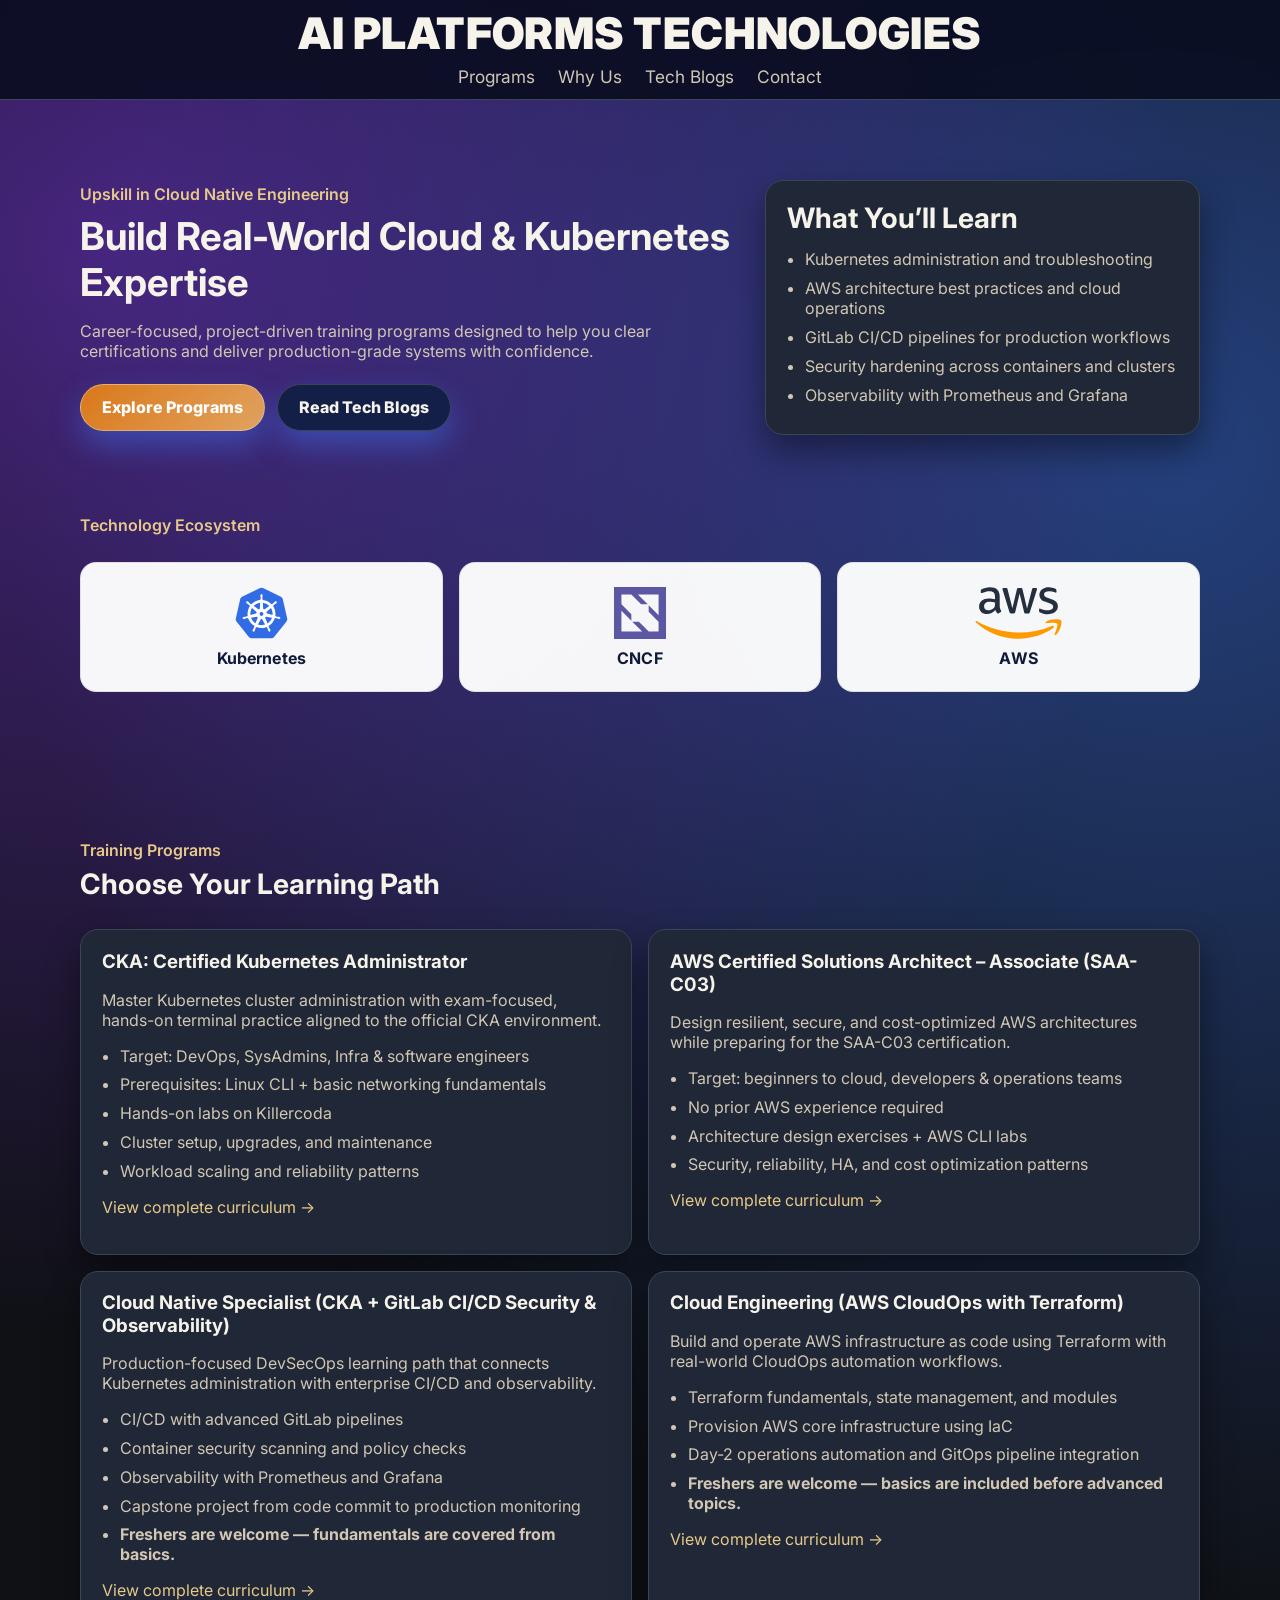
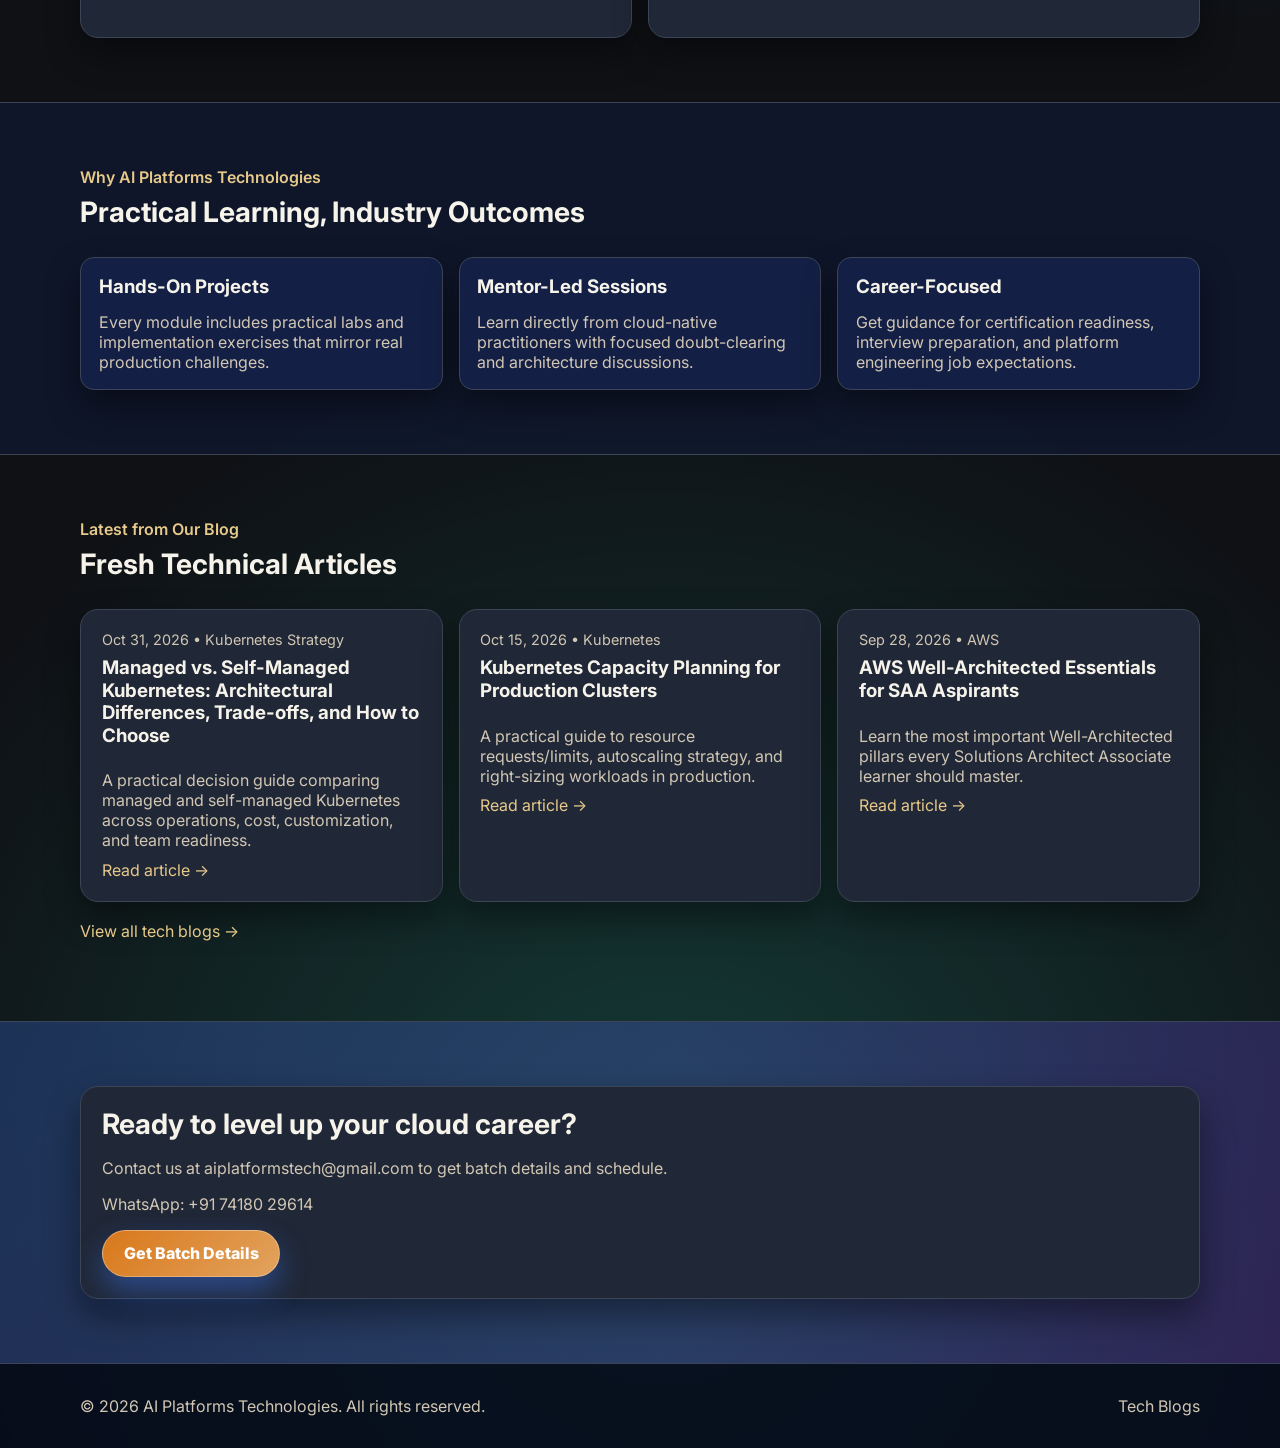
==== index.html @ 57a4d295 "Initial website for AI Platforms Technologies" ====
<!DOCTYPE html>
<html lang="en">
<head>
  <meta charset="UTF-8">
  <meta name="viewport" content="width=device-width, initial-scale=1.0">
  <title>AI Platforms Technologies | Cloud & Kubernetes Training</title>
  <meta name="description" content="Hands-on training for CKA, AWS Solutions Architect Associate, CloudOps, and Production-Grade Kubernetes with CI/CD, Security, and Observability.">
  <link rel="preconnect" href="https://fonts.googleapis.com">
  <link rel="preconnect" href="https://fonts.gstatic.com" crossorigin>
  <link href="https://fonts.googleapis.com/css2?family=Inter:wght@400;500;600;700;800&display=swap" rel="stylesheet">
  <link rel="stylesheet" href="assets/styles.css">
</head>
<body>
  <header class="site-header">
    <div class="container nav-wrap">
      <a class="brand" href="index.html">AI Platforms Technologies</a>
      <nav class="main-nav">
        <a href="#programs">Programs</a>
        <a href="#why-us">Why Us</a>
        <a href="blogs.html">Tech Blogs</a>
        <a href="#contact">Contact</a>
      </nav>
      <a class="btn btn-sm" href="#contact">Enroll Now</a>
    </div>
  </header>

  <main>
    <section class="hero section">
      <div class="container hero-grid">
        <div>
          <p class="eyebrow">Upskill in Cloud Native Engineering</p>
          <h1>Build Real-World Cloud & Kubernetes Expertise</h1>
          <p class="hero-text">
            Career-focused, project-driven training programs designed to help you clear certifications and deliver production-grade systems with confidence.
          </p>
          <div class="hero-cta">
            <a class="btn" href="#programs">Explore Programs</a>
            <a class="btn btn-outline" href="blogs.html">Read Tech Blogs</a>
          </div>
        </div>
        <div class="hero-card" aria-label="Learning outcomes">
          <h2>What You’ll Learn</h2>
          <ul>
            <li>Kubernetes administration and troubleshooting</li>
            <li>AWS architecture best practices and cloud operations</li>
            <li>GitLab CI/CD pipelines for production workflows</li>
            <li>Security hardening across containers and clusters</li>
            <li>Observability with Prometheus and Grafana</li>
          </ul>
        </div>
      </div>
    </section>

    <section class="section tech-stack-section">
      <div class="container">
        <div class="section-head">
          <p class="eyebrow">Technology Ecosystem</p>
        </div>
        <div class="logo-strip" aria-label="Technology logos">
          <div class="logo-item">
            <img src="assets/logos/kubernetes.svg" alt="Kubernetes logo">
            <p>Kubernetes</p>
          </div>
          <div class="logo-item">
            <img src="assets/logos/cncf.svg" alt="CNCF logo">
            <p>CNCF</p>
          </div>
          <div class="logo-item">
            <img src="assets/logos/aws.svg" alt="AWS logo">
            <p>AWS</p>
          </div>
        </div>
      </div>
    </section>

    <section id="programs" class="section">
      <div class="container">
        <div class="section-head">
          <p class="eyebrow">Training Programs</p>
          <h2>Choose Your Learning Path</h2>
        </div>
        <div class="card-grid">
          <article class="card">
            <h3>CKA: Certified Kubernetes Administrator</h3>
            <p>Master Kubernetes cluster administration with exam-focused, hands-on terminal practice aligned to the official CKA environment.</p>
            <ul>
              <li>Target: DevOps, SysAdmins, Infra & software engineers</li>
              <li>Prerequisites: Linux CLI + basic networking fundamentals</li>
              <li>Hands-on labs on Killercoda</li>
              <li>Cluster setup, upgrades, and maintenance</li>
              <li>Workload scaling and reliability patterns</li>
            </ul>
            <p class="card-action"><a class="text-link" href="course-details.html?id=cka">View complete curriculum →</a></p>
          </article>

          <article class="card">
            <h3>AWS Certified Solutions Architect – Associate (SAA-C03)</h3>
            <p>Design resilient, secure, and cost-optimized AWS architectures while preparing for the SAA-C03 certification.</p>
            <ul>
              <li>Target: beginners to cloud, developers & operations teams</li>
              <li>No prior AWS experience required</li>
              <li>Architecture design exercises + AWS CLI labs</li>
              <li>Security, reliability, HA, and cost optimization patterns</li>
            </ul>
            <p class="card-action"><a class="text-link" href="course-details.html?id=aws-saa">View complete curriculum →</a></p>
          </article>

          <article class="card">
            <h3>Cloud Native Specialist (CKA + GitLab CI/CD Security & Observability)</h3>
            <p>Production-focused DevSecOps learning path that connects Kubernetes administration with enterprise CI/CD and observability.</p>
            <ul>
              <li>CI/CD with advanced GitLab pipelines</li>
              <li>Container security scanning and policy checks</li>
              <li>Observability with Prometheus and Grafana</li>
              <li>Capstone project from code commit to production monitoring</li>
              <li><strong>Freshers are welcome — fundamentals are covered from basics.</strong></li>
            </ul>
            <p class="card-action"><a class="text-link" href="course-details.html?id=cloud-native-specialist">View complete curriculum →</a></p>
          </article>

          <article class="card">
            <h3>Cloud Engineering (AWS CloudOps with Terraform)</h3>
            <p>Build and operate AWS infrastructure as code using Terraform with real-world CloudOps automation workflows.</p>
            <ul>
              <li>Terraform fundamentals, state management, and modules</li>
              <li>Provision AWS core infrastructure using IaC</li>
              <li>Day-2 operations automation and GitOps pipeline integration</li>
              <li><strong>Freshers are welcome — basics are included before advanced topics.</strong></li>
            </ul>
            <p class="card-action"><a class="text-link" href="course-details.html?id=cloud-engineering-terraform">View complete curriculum →</a></p>
          </article>
        </div>
      </div>
    </section>

    <section id="why-us" class="section section-muted">
      <div class="container">
        <div class="section-head">
          <p class="eyebrow">Why AI Platforms Technologies</p>
          <h2>Practical Learning, Industry Outcomes</h2>
        </div>
        <div class="pillars">
          <article>
            <h3>Hands-On Projects</h3>
            <p>Every module includes practical labs and implementation exercises that mirror real production challenges.</p>
          </article>
          <article>
            <h3>Mentor-Led Sessions</h3>
            <p>Learn directly from cloud-native practitioners with focused doubt-clearing and architecture discussions.</p>
          </article>
          <article>
            <h3>Career-Focused</h3>
            <p>Get guidance for certification readiness, interview preparation, and platform engineering job expectations.</p>
          </article>
        </div>
      </div>
    </section>

    <section class="section">
      <div class="container">
        <div class="section-head">
          <p class="eyebrow">Latest from Our Blog</p>
          <h2>Fresh Technical Articles</h2>
        </div>
        <div id="home-blog-list" class="blog-grid"></div>
        <p class="section-note"><a class="text-link" href="blogs.html">View all tech blogs →</a></p>
      </div>
    </section>

    <section id="contact" class="section section-accent">
      <div class="container cta-box">
        <h2>Ready to level up your cloud career?</h2>
        <p>Contact us at <a href="mailto:aiplatformstech@gmail.com">aiplatformstech@gmail.com</a> to get batch details and schedule.</p>
        <p>WhatsApp: <a href="https://wa.me/917418029614" target="_blank" rel="noopener noreferrer">+91 74180 29614</a></p>
        <a class="btn" href="mailto:aiplatformstech@gmail.com?subject=Training%20Enquiry%20-%20AI%20Platforms%20Technologies">Get Batch Details</a>
      </div>
    </section>
  </main>

  <footer class="site-footer">
    <div class="container footer-wrap">
      <p>© <span id="year"></span> AI Platforms Technologies. All rights reserved.</p>
      <a href="blogs.html">Tech Blogs</a>
    </div>
  </footer>

  <script src="assets/script.js"></script>
</body>
</html>
---- assets/styles.css ----
:root {
  --bg: #0f1115;
  --bg-soft: #1a1f29;
  --card: #202736;
  --text: #f6f3eb;
  --muted: #d1c7b4;
  --brand: #d9781a;
  --brand-2: #e2a35f;
  --accent: #e7c98a;
  --border: #3b4557;
  --shadow: 0 16px 34px rgba(0, 0, 0, 0.42);
}

* {
  box-sizing: border-box;
}

html,
body {
  margin: 0;
  padding: 0;
  font-family: Inter, system-ui, -apple-system, Segoe UI, Roboto, Arial, sans-serif;
  background:
    radial-gradient(circle at 8% 8%, rgba(139, 61, 255, 0.44), transparent 36%),
    radial-gradient(circle at 92% 15%, rgba(63, 123, 255, 0.44), transparent 41%),
    radial-gradient(circle at 52% 92%, rgba(45, 255, 207, 0.18), transparent 30%),
    var(--bg);
  color: var(--text);
}

a {
  color: inherit;
  text-decoration: none;
}

.container {
  width: min(1120px, 92%);
  margin: 0 auto;
}

.section {
  padding: 4rem 0;
}

.section-muted {
  background: rgba(17, 26, 58, 0.58);
  border-top: 1px solid var(--border);
  border-bottom: 1px solid var(--border);
}

.section-accent {
  background: linear-gradient(135deg, rgba(63, 123, 255, 0.26), rgba(139, 61, 255, 0.24));
  border-top: 1px solid var(--border);
}

.site-header {
  position: sticky;
  top: 0;
  z-index: 10;
  backdrop-filter: blur(9px);
  background: rgba(8, 12, 30, 0.88);
  border-bottom: 1px solid var(--border);
  padding: 0.6rem 0 0.75rem;
}

.nav-wrap {
  display: flex;
  flex-direction: column;
  align-items: center;
  justify-content: center;
  gap: 0.55rem;
  min-height: auto;
}

.brand {
  text-align: center;
  font-size: clamp(1.7rem, 3.4vw, 3rem);
  font-weight: 900;
  letter-spacing: 0.45px;
  line-height: 1.1;
  text-transform: uppercase;
}

.main-nav {
  display: flex;
  align-items: center;
  justify-content: center;
  flex-wrap: wrap;
  gap: 1.45rem;
  font-size: 1.08rem;
  color: var(--muted);
}

.main-nav a:hover,
.main-nav a[aria-current="page"] {
  color: var(--text);
}

.main-nav a {
  white-space: nowrap;
}

.btn {
  display: inline-flex;
  align-items: center;
  justify-content: center;
  border: 1px solid rgba(255, 255, 255, 0.32);
  background: linear-gradient(135deg, var(--brand), var(--brand-2));
  color: #fff;
  font-weight: 800;
  border-radius: 999px;
  padding: 0.8rem 1.3rem;
  box-shadow: 0 14px 30px rgba(63, 123, 255, 0.42);
  transition: transform 0.2s ease, box-shadow 0.2s ease;
}

.btn:hover {
  transform: translateY(-2px);
  box-shadow: 0 18px 35px rgba(63, 123, 255, 0.5);
}

.btn-sm {
  display: none;
  padding: 0.52rem 0.94rem;
  font-size: 0.92rem;
}

.btn-outline {
  border-color: var(--border);
  background: #131f46;
  color: var(--text);
}

.hero {
  padding-top: 5rem;
}

.hero-grid {
  display: grid;
  grid-template-columns: 1.2fr 0.8fr;
  gap: 2rem;
  align-items: center;
}

.eyebrow {
  color: var(--accent);
  font-weight: 600;
  margin: 0 0 0.55rem;
}

h1,
h2,
h3 {
  margin: 0 0 0.85rem;
  line-height: 1.2;
}

h1 {
  font-size: clamp(1.9rem, 3vw, 3rem);
}

h2 {
  font-size: clamp(1.45rem, 2.2vw, 2.15rem);
}

.hero-text {
  color: var(--muted);
  max-width: 62ch;
}

.hero-cta {
  display: flex;
  gap: 0.8rem;
  margin-top: 1.4rem;
  flex-wrap: wrap;
}

.hero-card,
.card,
.blog-card,
.blog-post,
.cta-box {
  background: var(--card);
  border: 1px solid var(--border);
  border-radius: 18px;
  padding: 1.3rem;
  box-shadow: var(--shadow);
}

.hero-card ul,
.card ul {
  margin: 0;
  padding-left: 1.15rem;
  color: var(--muted);
}

.hero-card li,
.card li {
  margin-bottom: 0.55rem;
}

.tech-stack-section {
  padding-top: 1rem;
}

.logo-strip {
  display: grid;
  grid-template-columns: repeat(3, minmax(0, 1fr));
  gap: 1rem;
  margin-bottom: 1.2rem;
}

.logo-strip-compact {
  margin-bottom: 1.4rem;
}

.logo-item {
  background: rgba(255, 255, 255, 0.96);
  border-radius: 16px;
  border: 1px solid rgba(18, 26, 56, 0.1);
  min-height: 130px;
  display: flex;
  flex-direction: column;
  align-items: center;
  justify-content: center;
  gap: 0.6rem;
  padding: 0.8rem;
}

.logo-item img {
  max-width: 170px;
  width: 100%;
  height: 52px;
  object-fit: contain;
}

.logo-item p {
  margin: 0;
  color: #111a3a;
  font-weight: 700;
  letter-spacing: 0.15px;
}

.section-head {
  margin-bottom: 1.7rem;
}

.card-grid {
  display: grid;
  grid-template-columns: repeat(2, minmax(0, 1fr));
  gap: 1rem;
}

.card p {
  color: var(--muted);
}

.card-action {
  margin-top: 1rem;
}

.pillars {
  display: grid;
  grid-template-columns: repeat(3, minmax(0, 1fr));
  gap: 1rem;
}

.pillars article {
  background: #141f45;
  border: 1px solid var(--border);
  border-radius: 14px;
  padding: 1.1rem;
  box-shadow: var(--shadow);
}

.pillars p {
  color: var(--muted);
  margin: 0;
}

.blog-grid {
  display: grid;
  grid-template-columns: repeat(3, minmax(0, 1fr));
  gap: 1rem;
}

.blog-card {
  display: flex;
  flex-direction: column;
  gap: 0.6rem;
}

.blog-meta {
  color: var(--muted);
  font-size: 0.9rem;
}

.blog-card p {
  color: var(--muted);
  margin: 0;
}

.text-link {
  color: var(--accent);
}

.text-link:hover {
  text-decoration: underline;
}

.section-note {
  margin-top: 1.2rem;
}

.cta-box p {
  color: var(--muted);
}

.site-footer {
  border-top: 1px solid var(--border);
  padding: 1rem 0;
  color: var(--muted);
  background: rgba(6, 10, 28, 0.82);
}

.footer-wrap {
  display: flex;
  align-items: center;
  justify-content: space-between;
  gap: 0.8rem;
}

.blog-post h1 {
  margin-bottom: 0.3rem;
}

.blog-post .blog-meta {
  margin-bottom: 1.4rem;
}

.blog-post-content {
  color: var(--muted);
  line-height: 1.75;
}

.blog-post-content h2 {
  margin-top: 1.6rem;
}

.blog-post-content h3 {
  margin-top: 1.2rem;
}

.blog-post-content ul {
  padding-left: 1.15rem;
}

.blog-post-content li {
  margin-bottom: 0.45rem;
}

.blog-post-content pre {
  background: rgba(255, 255, 255, 0.08);
  border: 1px solid var(--border);
  border-radius: 10px;
  padding: 0.9rem;
  overflow-x: auto;
}

.blog-post-content table {
  width: 100%;
  border-collapse: collapse;
  margin: 1rem 0;
  font-size: 0.95rem;
}

.blog-post-content th,
.blog-post-content td {
  border: 1px solid var(--border);
  padding: 0.55rem 0.6rem;
  text-align: left;
  vertical-align: top;
}

.blog-post-content th {
  background: rgba(255, 255, 255, 0.08);
}

.blog-post-content code {
  background: rgba(255, 255, 255, 0.14);
  padding: 0.12rem 0.3rem;
  border-radius: 6px;
}

@media (max-width: 980px) {
  .hero-grid,
  .card-grid,
  .pillars,
  .blog-grid,
  .logo-strip {
    grid-template-columns: 1fr;
  }

  .main-nav {
    gap: 1rem;
    font-size: 1rem;
  }
}
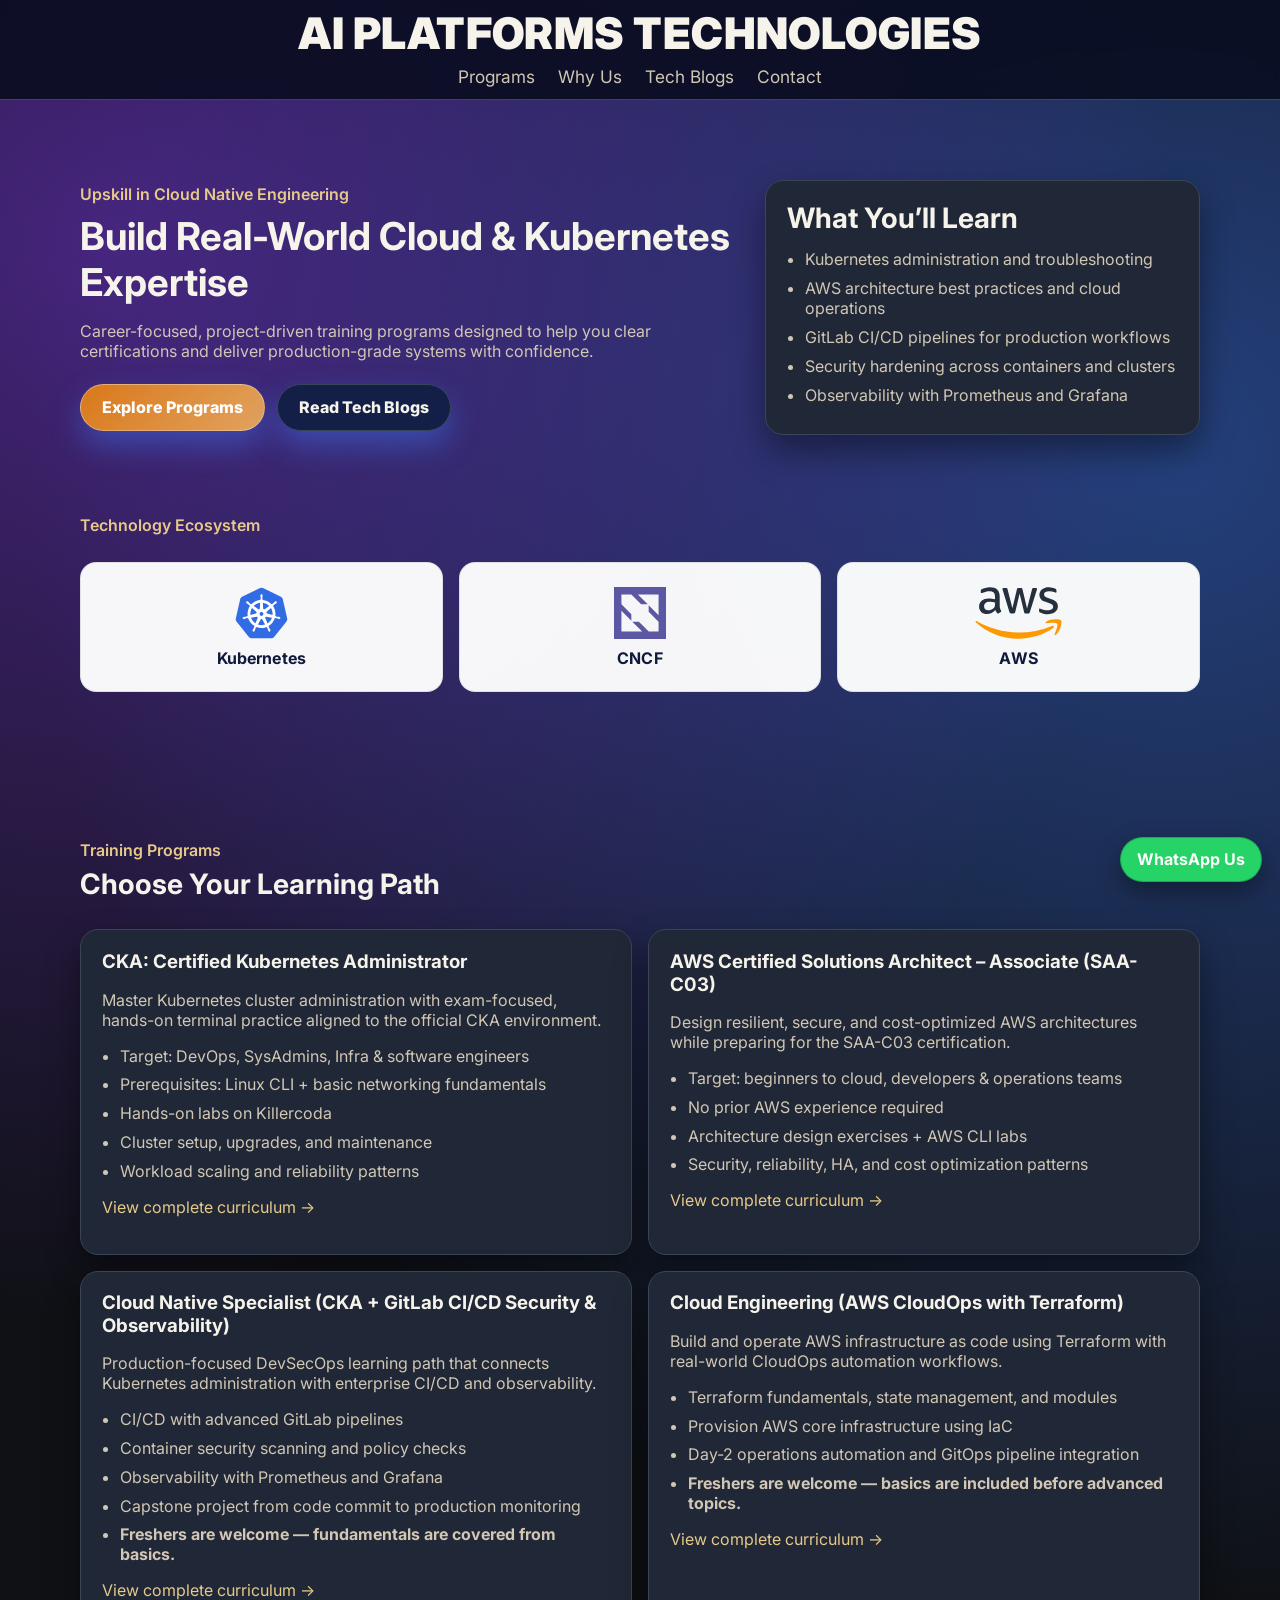
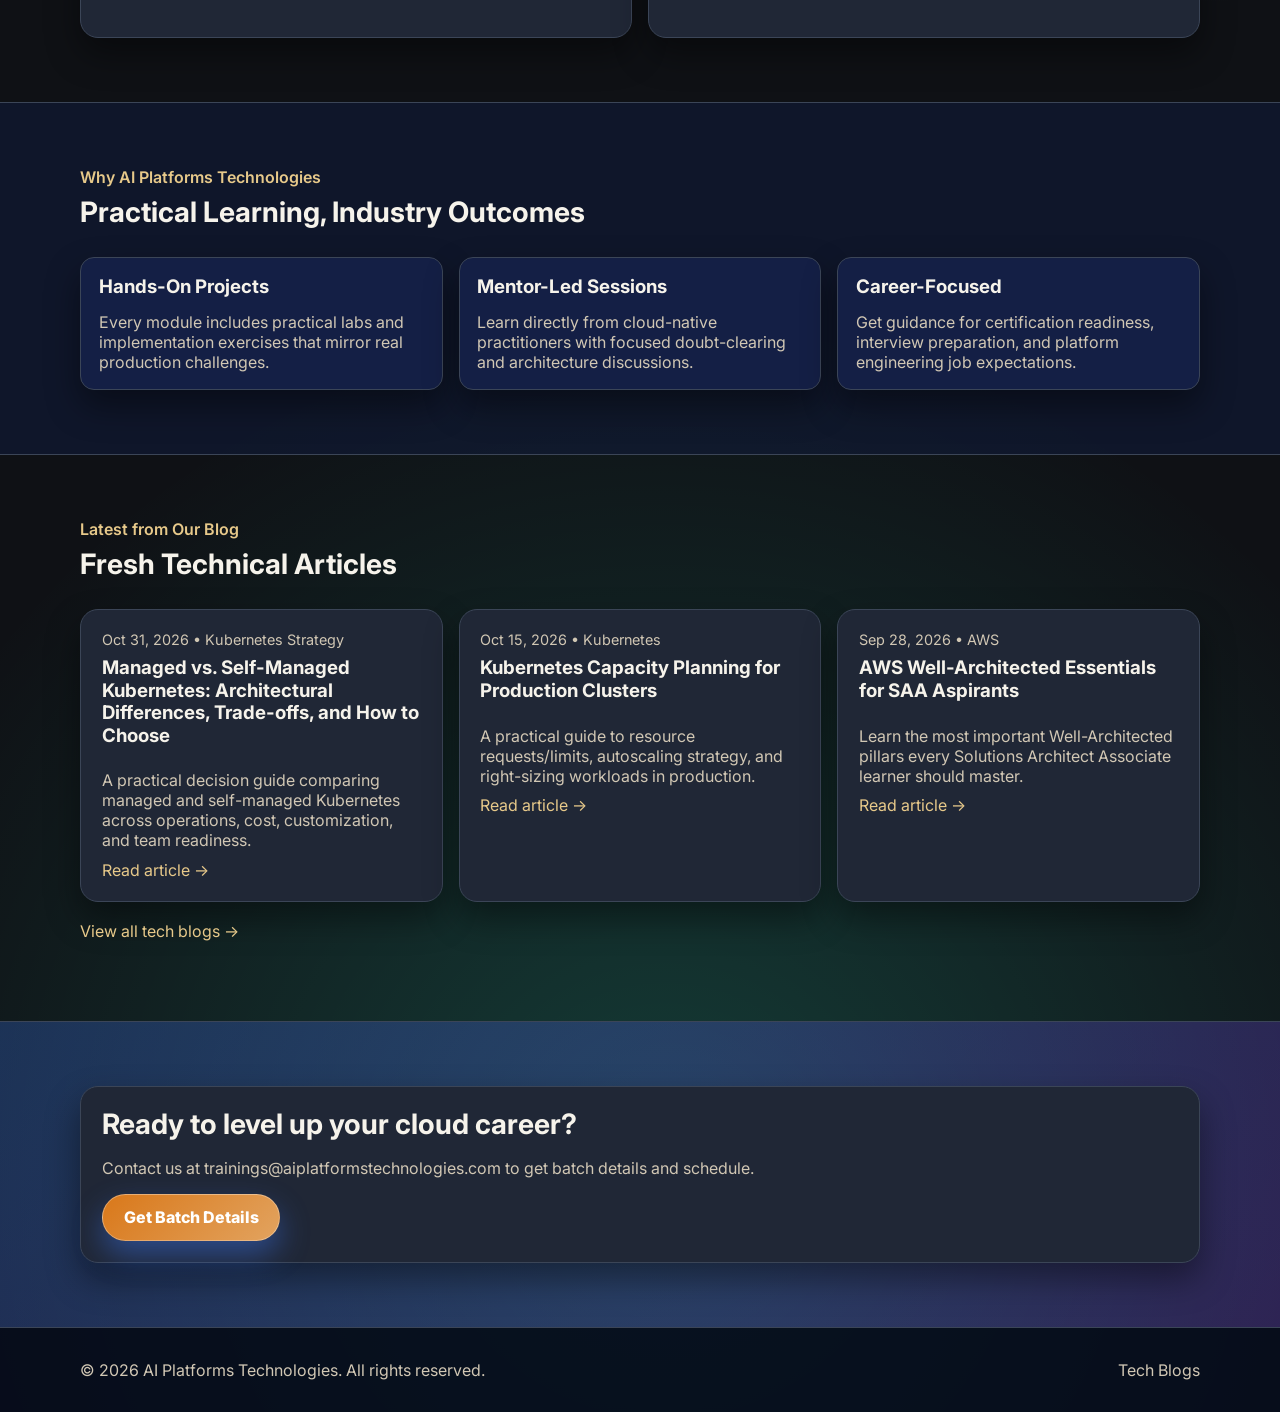
==== commit dc55e0e1: "Update Whatsapp,contact" ====
--- a/index.html
+++ b/index.html
@@ -5,6 +5,7 @@
   <meta name="viewport" content="width=device-width, initial-scale=1.0">
   <title>AI Platforms Technologies | Cloud & Kubernetes Training</title>
   <meta name="description" content="Hands-on training for CKA, AWS Solutions Architect Associate, CloudOps, and Production-Grade Kubernetes with CI/CD, Security, and Observability.">
+  <meta name="google-site-verification" content="FXTfAF-mA0dYLwl2NNplePzsZAmn9EXNVAhI91aB2O4">
   <link rel="preconnect" href="https://fonts.googleapis.com">
   <link rel="preconnect" href="https://fonts.gstatic.com" crossorigin>
   <link href="https://fonts.googleapis.com/css2?family=Inter:wght@400;500;600;700;800&display=swap" rel="stylesheet">
@@ -170,9 +171,8 @@
     <section id="contact" class="section section-accent">
       <div class="container cta-box">
         <h2>Ready to level up your cloud career?</h2>
-        <p>Contact us at <a href="mailto:aiplatformstech@gmail.com">aiplatformstech@gmail.com</a> to get batch details and schedule.</p>
-        <p>WhatsApp: <a href="https://wa.me/917418029614" target="_blank" rel="noopener noreferrer">+91 74180 29614</a></p>
-        <a class="btn" href="mailto:aiplatformstech@gmail.com?subject=Training%20Enquiry%20-%20AI%20Platforms%20Technologies">Get Batch Details</a>
+        <p>Contact us at <a href="mailto:trainings@aiplatformstechnologies.com">trainings@aiplatformstechnologies.com</a> to get batch details and schedule.</p>
+        <a class="btn" href="mailto:trainings@aiplatformstechnologies.com?subject=Training%20Enquiry%20-%20AI%20Platforms%20Technologies">Get Batch Details</a>
       </div>
     </section>
   </main>
@@ -184,6 +184,10 @@
     </div>
   </footer>
 
+  <a class="whatsapp-float" href="https://wa.me/917418029614" target="_blank" rel="noopener noreferrer" aria-label="Chat on WhatsApp">
+    WhatsApp Us
+  </a>
+
   <script src="assets/script.js"></script>
 </body>
 </html>
--- a/assets/styles.css
+++ b/assets/styles.css
@@ -323,6 +323,24 @@
   background: rgba(6, 10, 28, 0.82);
 }
 
+.whatsapp-float {
+  position: fixed;
+  right: 18px;
+  bottom: 18px;
+  z-index: 1000;
+  background: #25d366;
+  color: #fff;
+  font-weight: 700;
+  padding: 0.72rem 1rem;
+  border-radius: 999px;
+  border: 1px solid rgba(0, 0, 0, 0.2);
+  box-shadow: 0 10px 24px rgba(0, 0, 0, 0.35);
+}
+
+.whatsapp-float:hover {
+  background: #1fbc59;
+}
+
 .footer-wrap {
   display: flex;
   align-items: center;
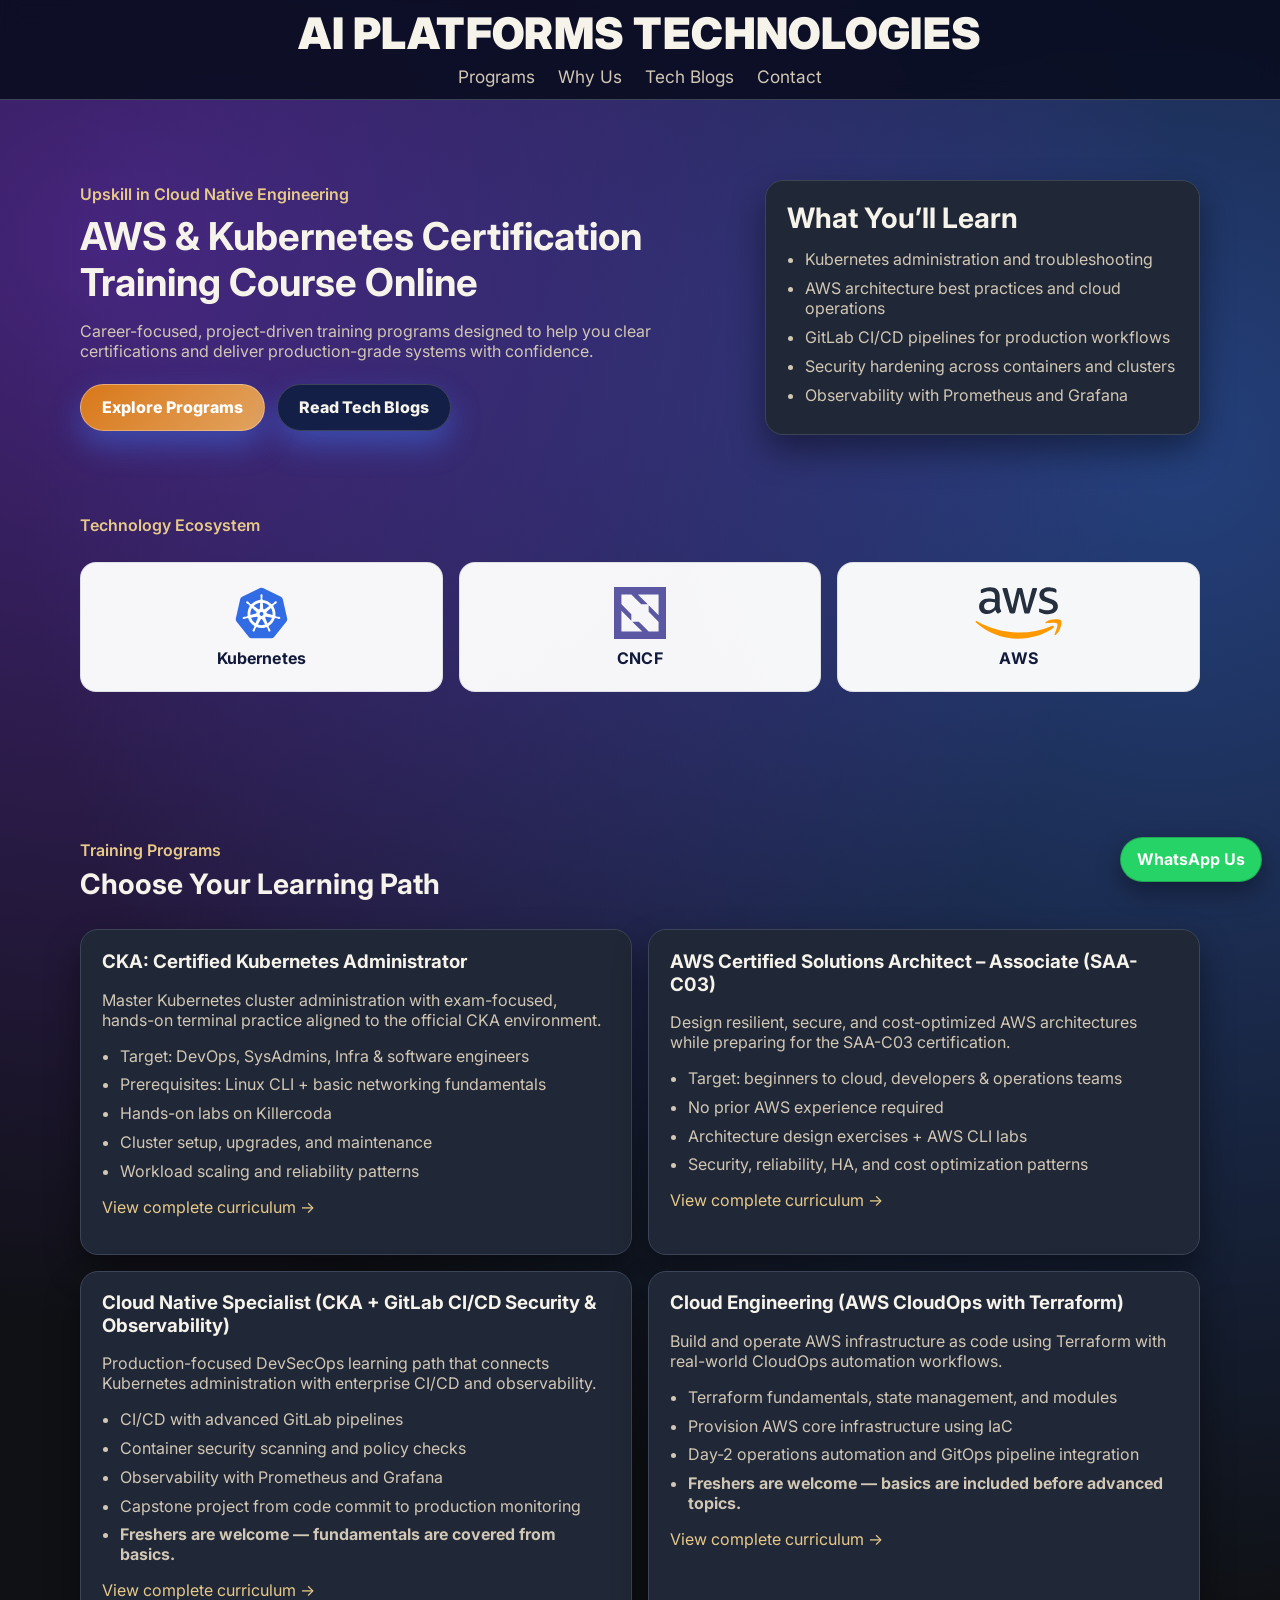
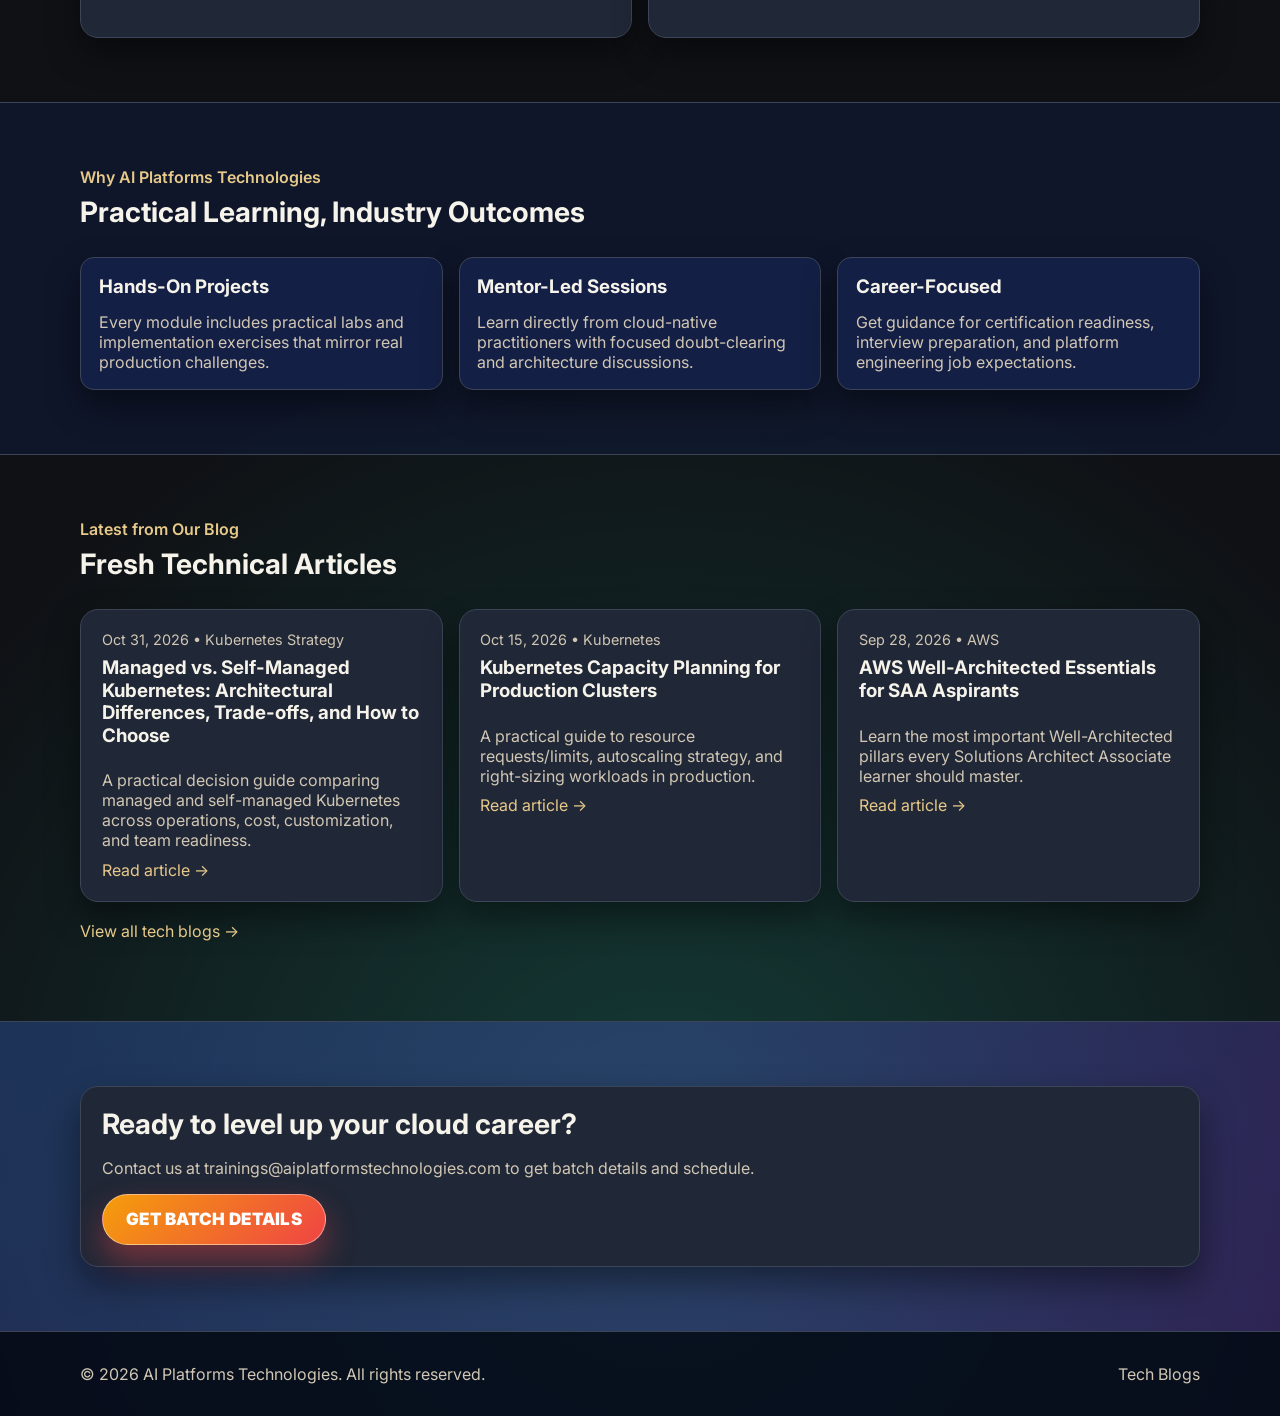
==== commit de8cb3a7: "Update button" ====
--- a/index.html
+++ b/index.html
@@ -30,7 +30,7 @@
       <div class="container hero-grid">
         <div>
           <p class="eyebrow">Upskill in Cloud Native Engineering</p>
-          <h1>Build Real-World Cloud & Kubernetes Expertise</h1>
+          <h1>AWS & Kubernetes Certification Training Course Online</h1>
           <p class="hero-text">
             Career-focused, project-driven training programs designed to help you clear certifications and deliver production-grade systems with confidence.
           </p>
@@ -172,7 +172,7 @@
       <div class="container cta-box">
         <h2>Ready to level up your cloud career?</h2>
         <p>Contact us at <a href="mailto:trainings@aiplatformstechnologies.com">trainings@aiplatformstechnologies.com</a> to get batch details and schedule.</p>
-        <a class="btn" href="mailto:trainings@aiplatformstechnologies.com?subject=Training%20Enquiry%20-%20AI%20Platforms%20Technologies">Get Batch Details</a>
+        <a class="btn btn-batch" href="mailto:trainings@aiplatformstechnologies.com?subject=Training%20Enquiry%20-%20AI%20Platforms%20Technologies">Get Batch Details</a>
       </div>
     </section>
   </main>
--- a/assets/styles.css
+++ b/assets/styles.css
@@ -117,6 +117,22 @@
 .btn:hover {
   transform: translateY(-2px);
   box-shadow: 0 18px 35px rgba(63, 123, 255, 0.5);
+}
+
+.btn-batch {
+  font-size: 1.06rem;
+  font-weight: 900;
+  letter-spacing: 0.3px;
+  text-transform: uppercase;
+  padding: 0.92rem 1.45rem;
+  border: 1px solid rgba(255, 255, 255, 0.45);
+  background: linear-gradient(135deg, #f59e0b, #ef4444);
+  box-shadow: 0 16px 32px rgba(239, 68, 68, 0.42);
+}
+
+.btn-batch:hover {
+  transform: translateY(-3px) scale(1.02);
+  box-shadow: 0 22px 36px rgba(239, 68, 68, 0.52);
 }
 
 .btn-sm {
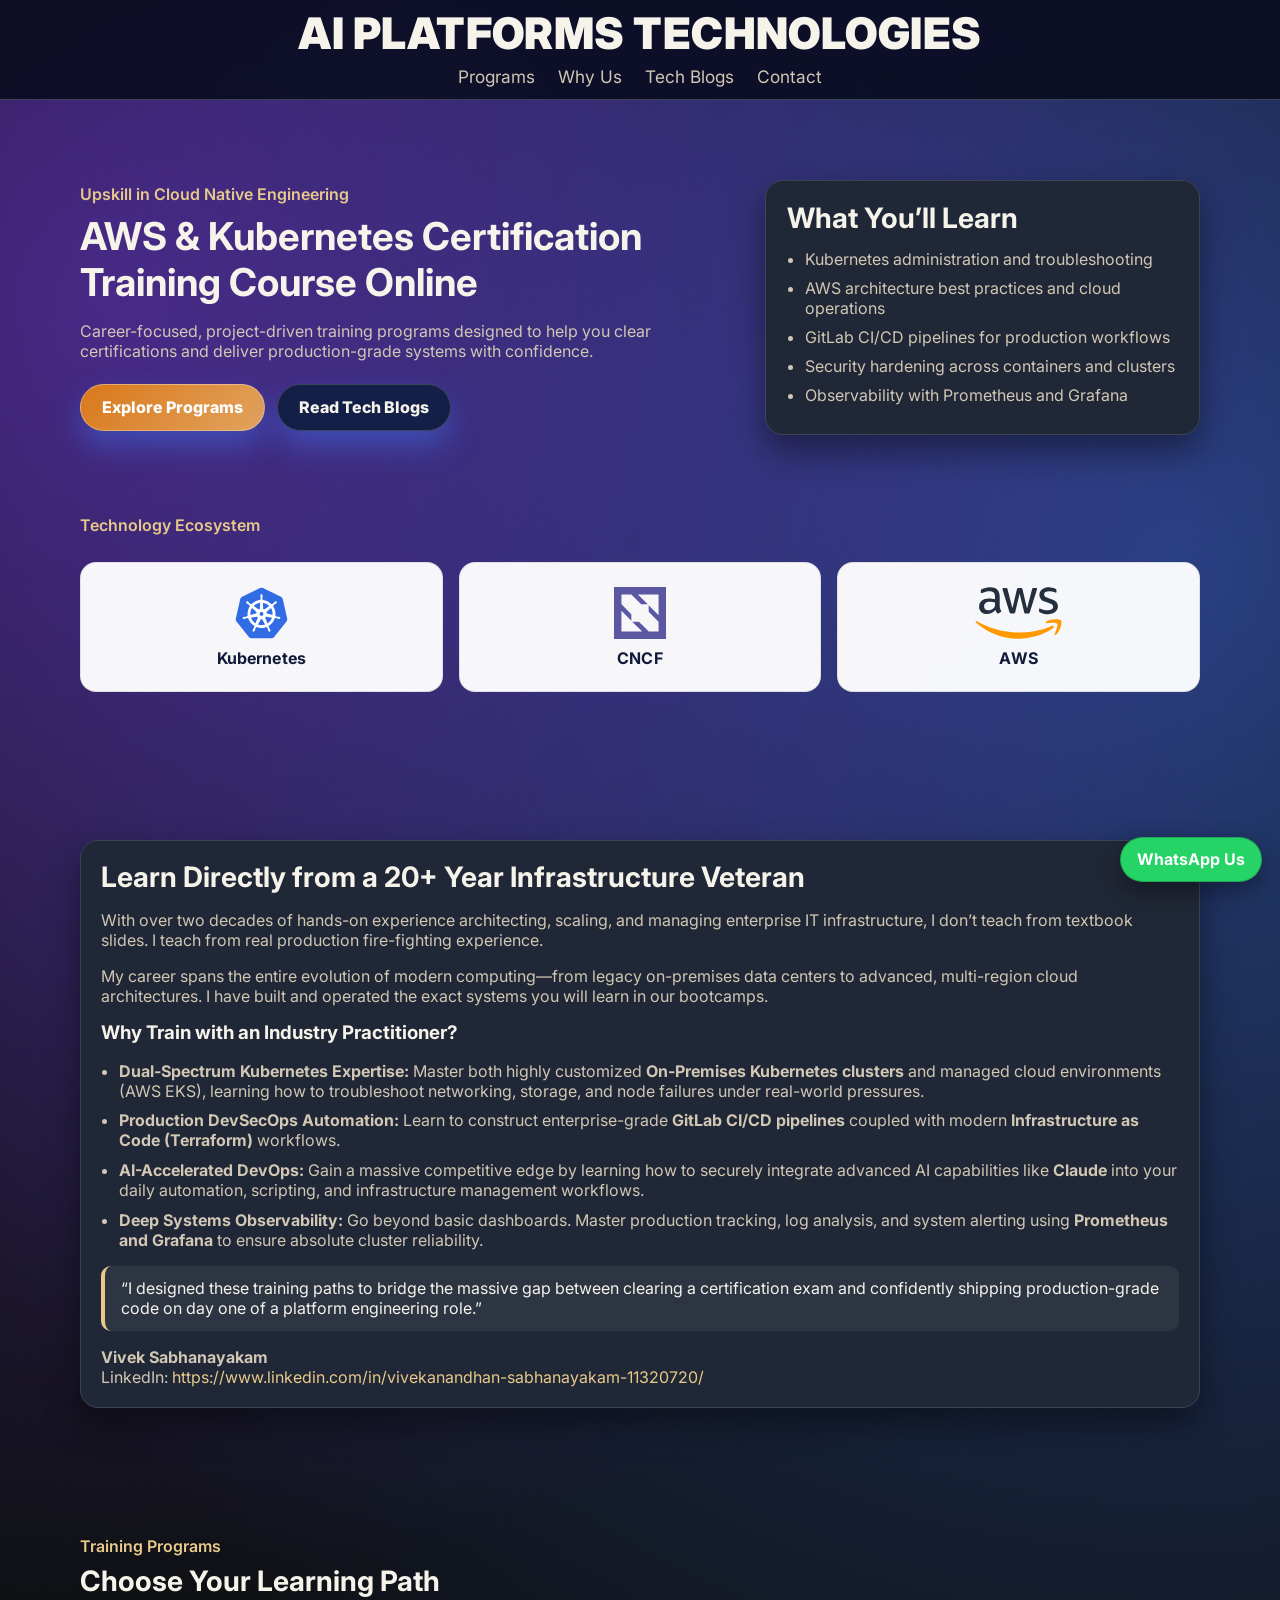
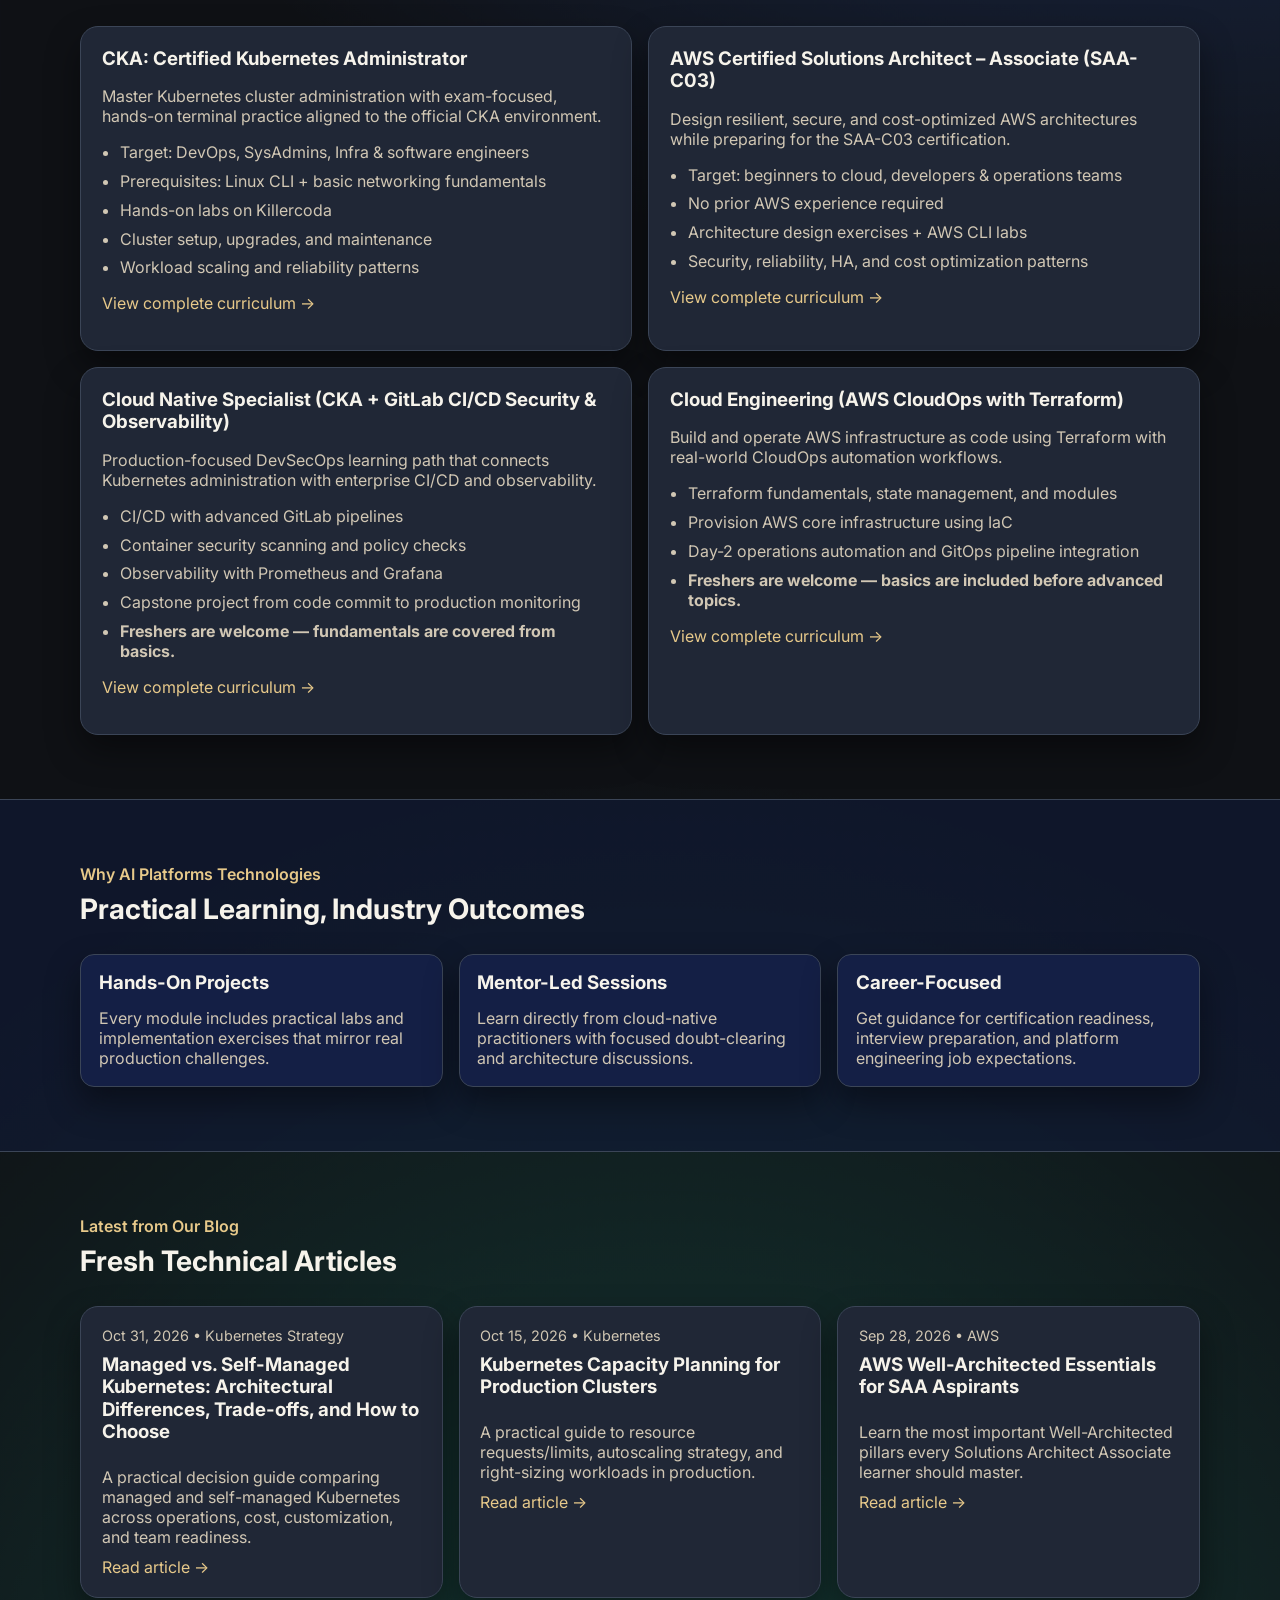
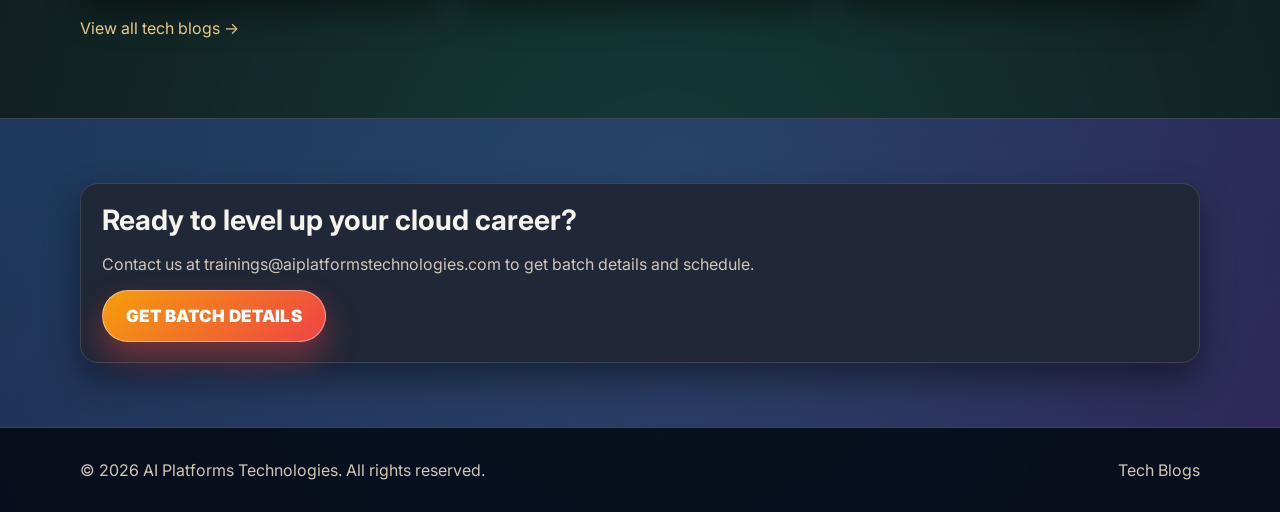
==== commit 07536286: "add instructor profile" ====
--- a/index.html
+++ b/index.html
@@ -74,6 +74,34 @@
       </div>
     </section>
 
+    <section class="section">
+      <div class="container mentor-grid">
+        <div class="mentor-content">
+          <h2>Learn Directly from a 20+ Year Infrastructure Veteran</h2>
+          <p>
+            With over two decades of hands-on experience architecting, scaling, and managing enterprise IT infrastructure, I don’t teach from textbook slides. I teach from real production fire-fighting experience.
+          </p>
+          <p>
+            My career spans the entire evolution of modern computing—from legacy on-premises data centers to advanced, multi-region cloud architectures. I have built and operated the exact systems you will learn in our bootcamps.
+          </p>
+          <h3>Why Train with an Industry Practitioner?</h3>
+          <ul>
+            <li><strong>Dual-Spectrum Kubernetes Expertise:</strong> Master both highly customized <strong>On-Premises Kubernetes clusters</strong> and managed cloud environments (AWS EKS), learning how to troubleshoot networking, storage, and node failures under real-world pressures.</li>
+            <li><strong>Production DevSecOps Automation:</strong> Learn to construct enterprise-grade <strong>GitLab CI/CD pipelines</strong> coupled with modern <strong>Infrastructure as Code (Terraform)</strong> workflows.</li>
+            <li><strong>AI-Accelerated DevOps:</strong> Gain a massive competitive edge by learning how to securely integrate advanced AI capabilities like <strong>Claude</strong> into your daily automation, scripting, and infrastructure management workflows.</li>
+            <li><strong>Deep Systems Observability:</strong> Go beyond basic dashboards. Master production tracking, log analysis, and system alerting using <strong>Prometheus and Grafana</strong> to ensure absolute cluster reliability.</li>
+          </ul>
+          <blockquote>
+            “I designed these training paths to bridge the massive gap between clearing a certification exam and confidently shipping production-grade code on day one of a platform engineering role.”
+          </blockquote>
+          <p class="mentor-signoff">
+            <strong>Vivek Sabhanayakam</strong><br>
+            LinkedIn: <a class="text-link" href="https://www.linkedin.com/in/vivekanandhan-sabhanayakam-11320720/" target="_blank" rel="noopener noreferrer">https://www.linkedin.com/in/vivekanandhan-sabhanayakam-11320720/</a>
+          </p>
+        </div>
+      </div>
+    </section>
+
     <section id="programs" class="section">
       <div class="container">
         <div class="section-head">
--- a/assets/styles.css
+++ b/assets/styles.css
@@ -255,6 +255,61 @@
   color: #111a3a;
   font-weight: 700;
   letter-spacing: 0.15px;
+}
+
+.mentor-grid {
+  display: grid;
+  grid-template-columns: 1fr;
+  gap: 1.2rem;
+  align-items: start;
+}
+
+.mentor-photo-card,
+.mentor-content {
+  background: var(--card);
+  border: 1px solid var(--border);
+  border-radius: 18px;
+  box-shadow: var(--shadow);
+}
+
+.mentor-photo-card {
+  padding: 0.8rem;
+}
+
+.mentor-photo-card img {
+  width: 100%;
+  border-radius: 12px;
+  display: block;
+}
+
+.mentor-content {
+  padding: 1.25rem;
+}
+
+.mentor-content p {
+  color: var(--muted);
+}
+
+.mentor-content ul {
+  padding-left: 1.15rem;
+  color: var(--muted);
+}
+
+.mentor-content li {
+  margin-bottom: 0.6rem;
+}
+
+.mentor-content blockquote {
+  margin: 1rem 0;
+  padding: 0.8rem 1rem;
+  border-left: 4px solid var(--accent);
+  background: rgba(255, 255, 255, 0.06);
+  color: var(--text);
+  border-radius: 10px;
+}
+
+.mentor-signoff {
+  margin: 0;
 }
 
 .section-head {
@@ -428,6 +483,7 @@
 
 @media (max-width: 980px) {
   .hero-grid,
+  .mentor-grid,
   .card-grid,
   .pillars,
   .blog-grid,
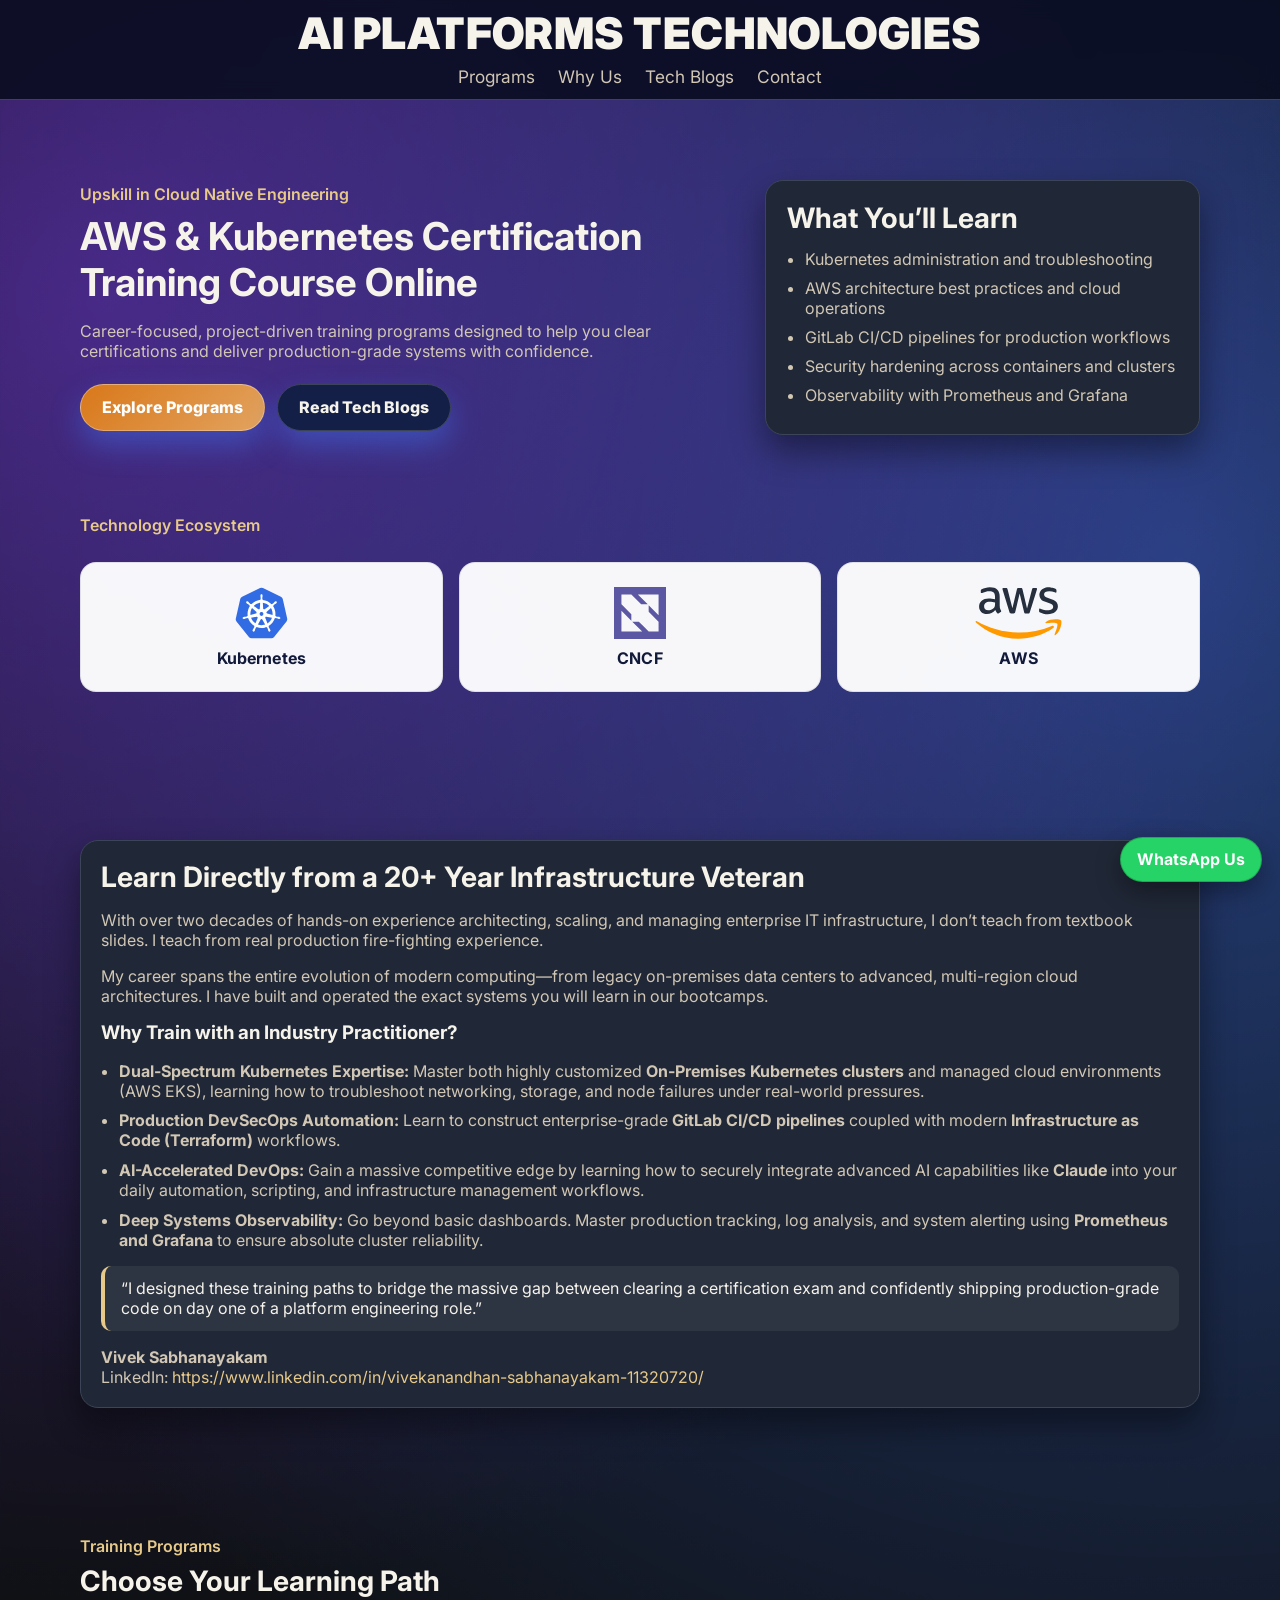
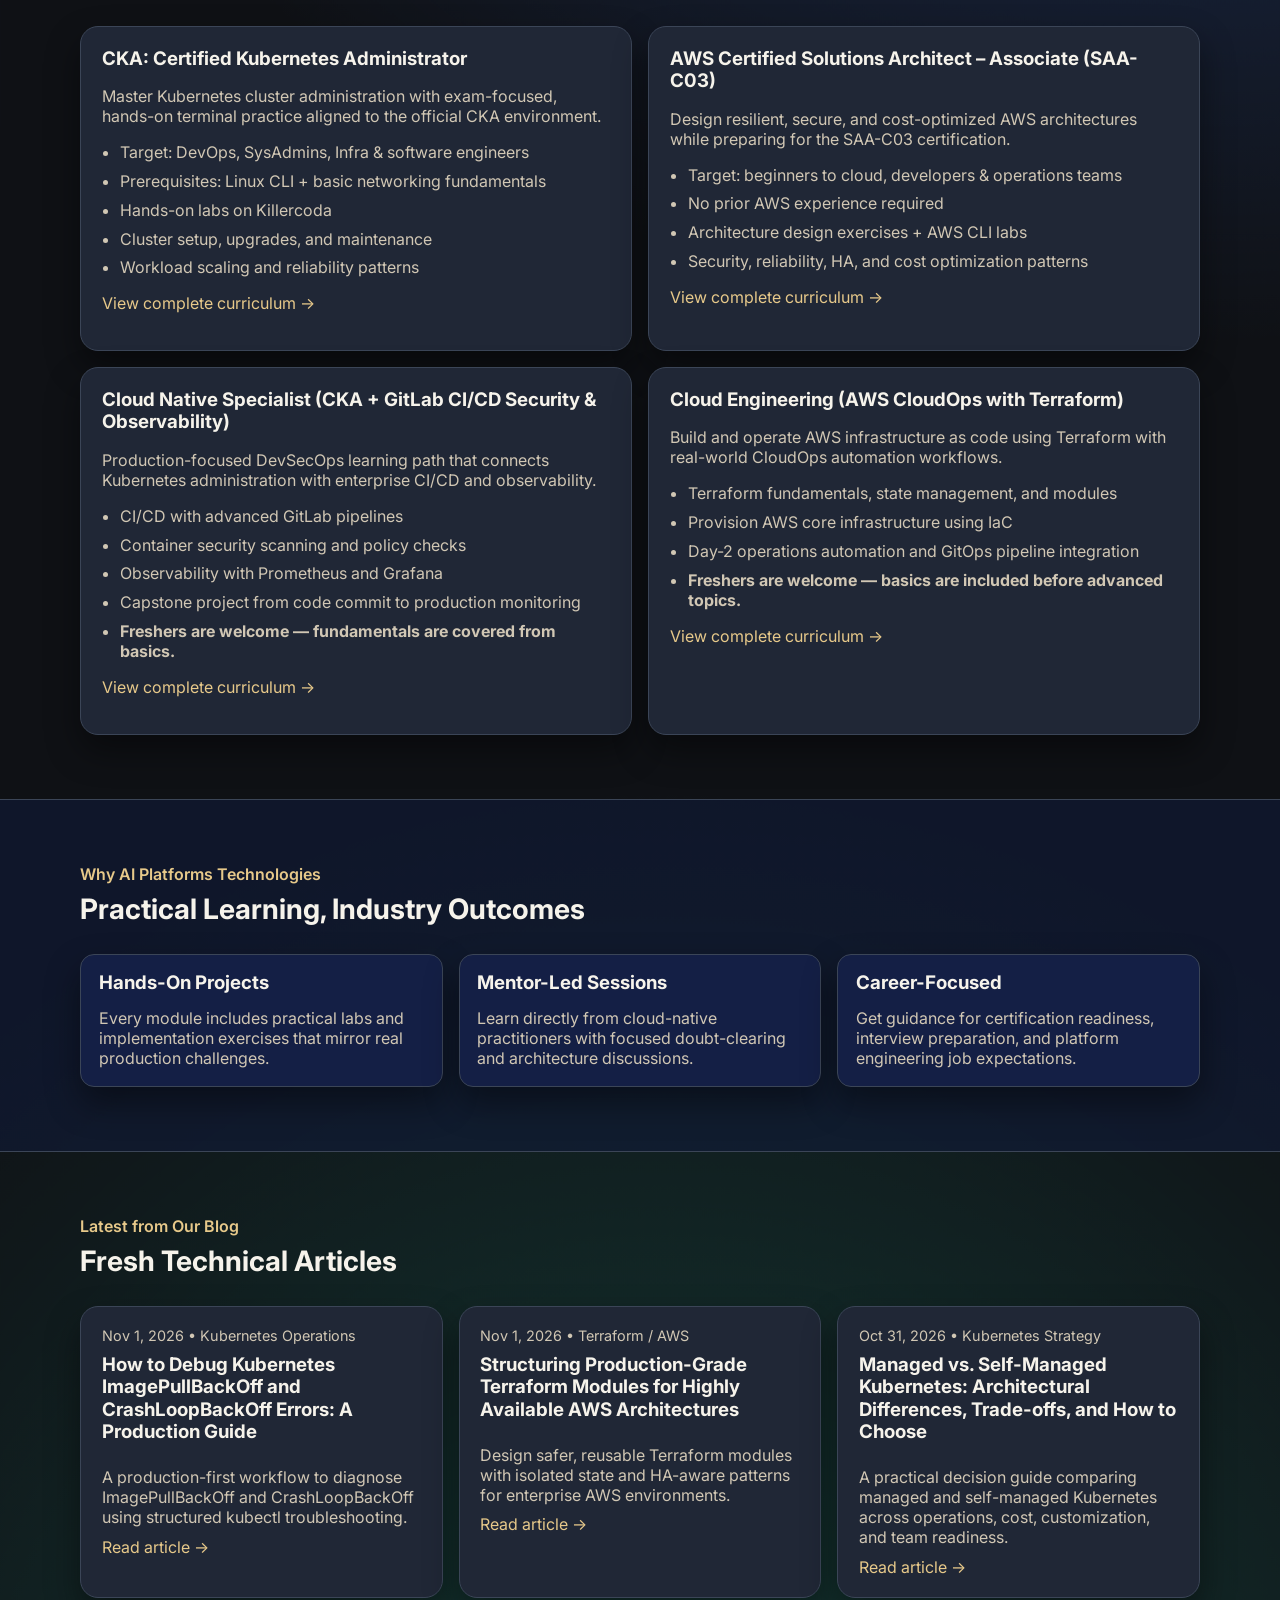
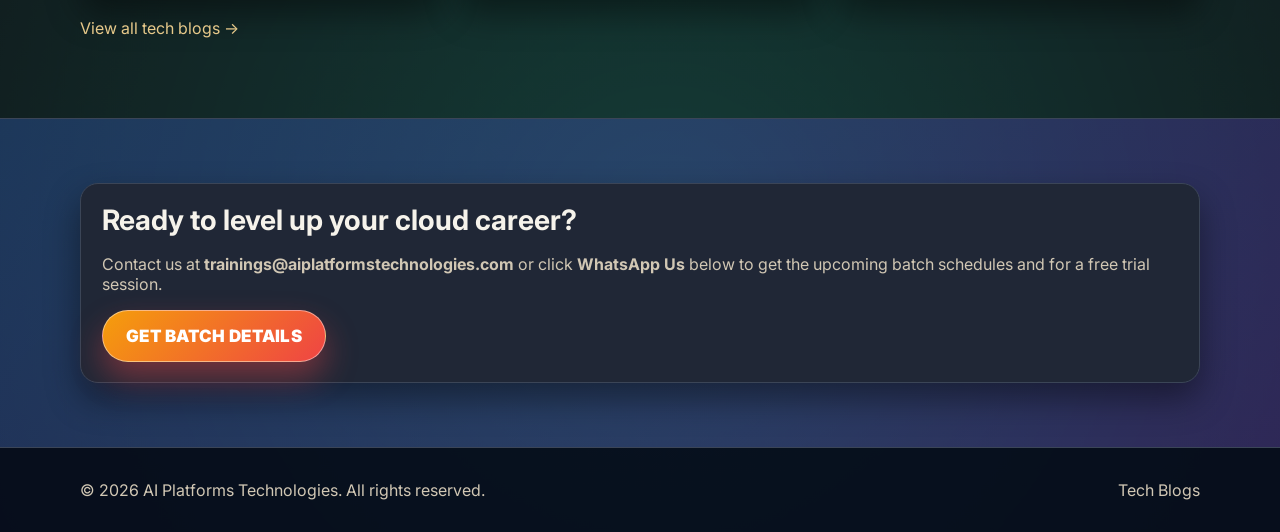
==== commit b129899e: "update/add tech blogs" ====
--- a/index.html
+++ b/index.html
@@ -199,7 +199,7 @@
     <section id="contact" class="section section-accent">
       <div class="container cta-box">
         <h2>Ready to level up your cloud career?</h2>
-        <p>Contact us at <a href="mailto:trainings@aiplatformstechnologies.com">trainings@aiplatformstechnologies.com</a> to get batch details and schedule.</p>
+        <p>Contact us at <strong><a href="mailto:trainings@aiplatformstechnologies.com">trainings@aiplatformstechnologies.com</a></strong> or click <strong>WhatsApp Us</strong> below to get the upcoming batch schedules and for a free trial session.</p>
         <a class="btn btn-batch" href="mailto:trainings@aiplatformstechnologies.com?subject=Training%20Enquiry%20-%20AI%20Platforms%20Technologies">Get Batch Details</a>
       </div>
     </section>
--- a/assets/styles.css
+++ b/assets/styles.css
@@ -481,6 +481,16 @@
   border-radius: 6px;
 }
 
+.promo-banner {
+  margin-top: 1rem;
+  padding: 0.9rem 1rem;
+  border: 1px solid var(--border);
+  border-radius: 12px;
+  background: rgba(255, 255, 255, 0.06);
+  color: var(--muted);
+  font-size: 0.92rem;
+}
+
 @media (max-width: 980px) {
   .hero-grid,
   .mentor-grid,
